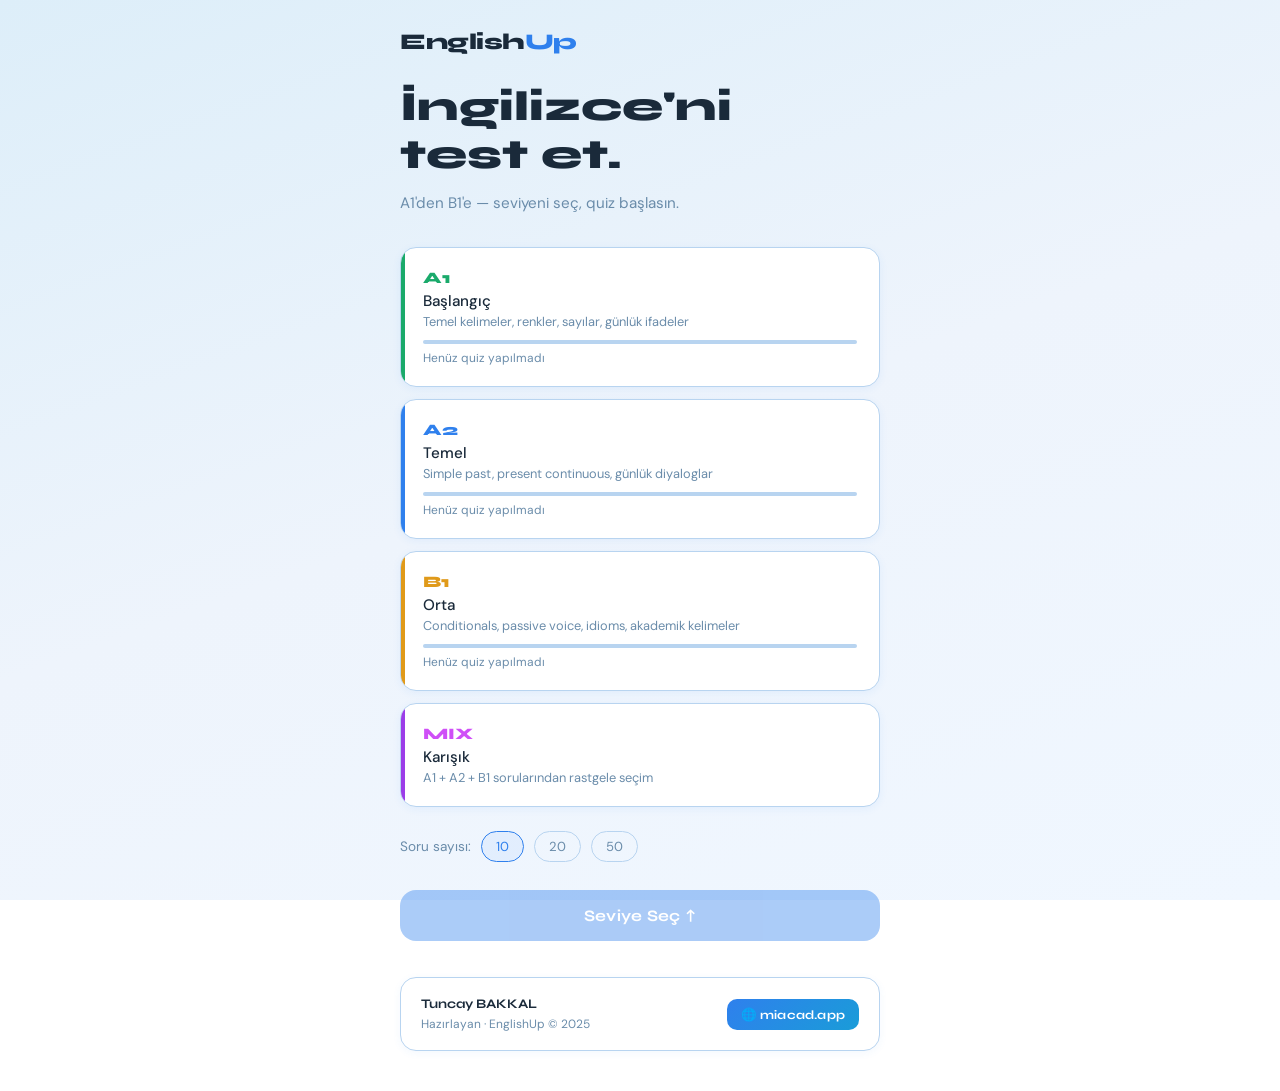
==== index.html @ 97a86478 "Add footer section to index.html" ====
<!DOCTYPE html>
<html lang="tr">
<head>
<meta charset="UTF-8">
<meta name="viewport" content="width=device-width, initial-scale=1.0">
<title>EnglishUp — Seviye Testi</title>
<style>
  @import url('https://fonts.googleapis.com/css2?family=Syne:wght@400;700;800&family=DM+Sans:ital,wght@0,300;0,400;0,500;1,300&display=swap');

  :root {
    --bg: #eef4fc;
    --surface: #ffffff;
    --surface2: #ddeaf9;
    --border: #b8d4f0;
    --accent: #2f80ed;
    --accent2: #1a9cd8;
    --success: #1aaa6b;
    --danger: #e03a52;
    --text: #1a2a3a;
    --muted: #6a8caa;
    --radius: 16px;
  }

  * { box-sizing: border-box; margin: 0; padding: 0; }

  body {
    font-family: 'DM Sans', sans-serif;
    background: linear-gradient(160deg, #ddeef9 0%, #eef4fc 50%, #f0f7ff 100%);
    background-attachment: fixed;
    color: var(--text);
    min-height: 100vh;
    display: flex;
    flex-direction: column;
    align-items: center;
    padding: 20px 16px 40px;
  }

  .header {
    width: 100%;
    max-width: 480px;
    display: flex;
    align-items: center;
    justify-content: space-between;
    margin-bottom: 28px;
    padding-top: 8px;
  }

  .logo {
    font-family: 'Syne', sans-serif;
    font-weight: 800;
    font-size: 1.4rem;
    letter-spacing: -0.5px;
  }
  .logo span { color: var(--accent); }

  .stats-pill {
    display: flex;
    gap: 12px;
    font-size: 0.78rem;
    color: var(--muted);
  }
  .stats-pill b { color: var(--accent2); font-weight: 500; }

  /* HOME */
  .screen { width: 100%; max-width: 480px; display: none; }
  .screen.active { display: block; }

  .hero-title {
    font-family: 'Syne', sans-serif;
    font-weight: 800;
    font-size: clamp(1.8rem, 6vw, 2.6rem);
    line-height: 1.15;
    margin-bottom: 12px;
  }
  .hero-sub { color: var(--muted); font-size: 0.95rem; margin-bottom: 32px; line-height: 1.6; }

  .level-cards { display: flex; flex-direction: column; gap: 12px; margin-bottom: 24px; }

  .level-card {
    background: var(--surface);
    border: 1px solid var(--border);
    border-radius: var(--radius);
    padding: 20px 22px;
    cursor: pointer;
    transition: all 0.18s ease;
    position: relative;
    overflow: hidden;
    box-shadow: 0 2px 8px rgba(47,128,237,0.07);
  }
  .level-card::before {
    content: '';
    position: absolute;
    left: 0; top: 0; bottom: 0;
    width: 4px;
    background: var(--card-color, var(--accent));
    border-radius: 4px 0 0 4px;
  }
  .level-card:hover { border-color: var(--card-color, var(--accent)); transform: translateX(4px); }
  .level-card.selected { border-color: var(--card-color, var(--accent)); background: var(--surface2); }

  .level-card[data-level="A1"] { --card-color: #1aaa6b; }
  .level-card[data-level="A2"] { --card-color: #2f80ed; }
  .level-card[data-level="B1"] { --card-color: #e09a1a; }
  .level-card[data-level="MIXED"] { --card-color: #9b3de8; }

  .level-badge {
    font-family: 'Syne', sans-serif;
    font-weight: 800;
    font-size: 1rem;
    color: var(--card-color, var(--accent));
    margin-bottom: 4px;
  }
  .level-name { font-weight: 500; font-size: 0.95rem; margin-bottom: 2px; }
  .level-desc { font-size: 0.8rem; color: var(--muted); }
  .level-progress {
    margin-top: 10px;
    height: 4px;
    background: var(--border);
    border-radius: 2px;
    overflow: hidden;
  }
  .level-progress-fill {
    height: 100%;
    background: var(--card-color, var(--accent));
    border-radius: 2px;
    transition: width 0.4s ease;
  }
  .level-score-text { font-size: 0.75rem; color: var(--muted); margin-top: 6px; }

  .q-count-row { display: flex; gap: 10px; margin-bottom: 28px; align-items: center; }
  .q-count-label { font-size: 0.85rem; color: var(--muted); }
  .q-count-btn {
    padding: 6px 14px;
    border-radius: 20px;
    border: 1px solid var(--border);
    background: transparent;
    color: var(--muted);
    cursor: pointer;
    font-family: 'DM Sans', sans-serif;
    font-size: 0.82rem;
    transition: all 0.15s;
  }
  .q-count-btn.active, .q-count-btn:hover {
    border-color: var(--accent);
    color: var(--accent);
    background: rgba(79,142,247,0.08);
  }

  .btn-primary {
    width: 100%;
    padding: 16px;
    background: var(--accent);
    color: #fff;
    border: none;
    border-radius: var(--radius);
    font-family: 'Syne', sans-serif;
    font-weight: 700;
    font-size: 1rem;
    cursor: pointer;
    transition: opacity 0.15s, transform 0.1s;
    letter-spacing: 0.3px;
  }
  .btn-primary:hover { opacity: 0.9; }
  .btn-primary:active { transform: scale(0.98); }
  .btn-primary:disabled { opacity: 0.4; cursor: not-allowed; }

  /* QUIZ */
  .quiz-top {
    display: flex;
    align-items: center;
    gap: 12px;
    margin-bottom: 20px;
    width: 100%;
    max-width: 480px;
  }
  .quiz-back {
    background: var(--surface);
    border: 1px solid var(--border);
    color: var(--text);
    width: 38px; height: 38px;
    border-radius: 10px;
    cursor: pointer;
    font-size: 1.1rem;
    display: flex; align-items: center; justify-content: center;
    flex-shrink: 0;
    transition: background 0.15s;
    box-shadow: 0 1px 4px rgba(47,128,237,0.08);
  }
  .quiz-back:hover { background: var(--surface2); }

  .progress-bar {
    flex: 1;
    height: 6px;
    background: var(--border);
    border-radius: 3px;
    overflow: hidden;
  }
  .progress-fill {
    height: 100%;
    background: linear-gradient(90deg, var(--accent), var(--accent2));
    border-radius: 3px;
    transition: width 0.3s ease;
  }
  .progress-text { font-size: 0.8rem; color: var(--muted); flex-shrink: 0; }

  .q-card {
    background: var(--surface);
    border: 1px solid var(--border);
    border-radius: var(--radius);
    padding: 24px 22px;
    margin-bottom: 16px;
    width: 100%;
    max-width: 480px;
    box-shadow: 0 4px 16px rgba(47,128,237,0.08);
  }
  .q-type-tag {
    font-size: 0.7rem;
    font-weight: 500;
    text-transform: uppercase;
    letter-spacing: 1px;
    color: var(--accent);
    margin-bottom: 12px;
  }
  .q-text {
    font-family: 'Syne', sans-serif;
    font-size: 1.05rem;
    font-weight: 700;
    line-height: 1.5;
    color: var(--text);
  }
  .q-blank { 
    display: inline-block;
    min-width: 80px;
    border-bottom: 2px solid var(--accent);
    color: var(--accent);
    font-style: italic;
  }

  .choices { display: flex; flex-direction: column; gap: 10px; width: 100%; max-width: 480px; }

  .choice-btn {
    background: var(--surface);
    border: 1.5px solid var(--border);
    border-radius: 12px;
    padding: 14px 18px;
    color: var(--text);
    text-align: left;
    cursor: pointer;
    font-family: 'DM Sans', sans-serif;
    font-size: 0.95rem;
    transition: all 0.15s ease;
    display: flex;
    align-items: center;
    gap: 12px;
    position: relative;
    overflow: hidden;
  }
  .choice-letter {
    width: 26px; height: 26px;
    border-radius: 7px;
    background: var(--surface2);
    border: 1px solid var(--border);
    display: flex; align-items: center; justify-content: center;
    font-family: 'Syne', sans-serif;
    font-size: 0.8rem;
    font-weight: 700;
    flex-shrink: 0;
    transition: background 0.15s;
  }
  .choice-btn:hover:not(:disabled) { border-color: var(--accent); }
  .choice-btn:hover:not(:disabled) .choice-letter { background: var(--accent); }

  .choice-btn.correct { border-color: var(--success); background: rgba(79,207,122,0.08); }
  .choice-btn.correct .choice-letter { background: var(--success); color: #0d0f14; }
  .choice-btn.wrong { border-color: var(--danger); background: rgba(247,79,106,0.08); }
  .choice-btn.wrong .choice-letter { background: var(--danger); color: #fff; }

  .feedback-bar {
    width: 100%;
    max-width: 480px;
    border-radius: 12px;
    padding: 14px 18px;
    font-size: 0.88rem;
    margin-top: 4px;
    display: none;
    align-items: center;
    gap: 10px;
  }
  .feedback-bar.show { display: flex; }
  .feedback-bar.correct { background: rgba(79,207,122,0.12); border: 1px solid rgba(79,207,122,0.3); color: var(--success); }
  .feedback-bar.wrong { background: rgba(247,79,106,0.1); border: 1px solid rgba(247,79,106,0.25); color: #f7788a; }
  .feedback-icon { font-size: 1.1rem; }
  .feedback-explain { color: var(--muted); font-size: 0.82rem; margin-top: 2px; }

  .next-btn {
    width: 100%;
    max-width: 480px;
    margin-top: 16px;
    padding: 15px;
    background: var(--surface2);
    border: 1.5px solid var(--border);
    border-radius: var(--radius);
    color: var(--text);
    font-family: 'Syne', sans-serif;
    font-weight: 700;
    font-size: 0.95rem;
    cursor: pointer;
    display: none;
    transition: all 0.15s;
  }
  .next-btn.show { display: block; }
  .next-btn:hover { border-color: var(--accent); color: var(--accent); }

  /* RESULT */
  .result-card {
    background: var(--surface);
    border: 1px solid var(--border);
    border-radius: var(--radius);
    padding: 32px 24px;
    text-align: center;
    width: 100%;
    max-width: 480px;
    margin-bottom: 20px;
    box-shadow: 0 4px 20px rgba(47,128,237,0.1);
  }
  .result-emoji { font-size: 3rem; margin-bottom: 12px; }
  .result-score {
    font-family: 'Syne', sans-serif;
    font-size: 3rem;
    font-weight: 800;
    color: var(--accent2);
    line-height: 1;
    margin-bottom: 4px;
  }
  .result-label { color: var(--muted); font-size: 0.9rem; margin-bottom: 20px; }
  .result-stats {
    display: grid;
    grid-template-columns: 1fr 1fr 1fr;
    gap: 12px;
    margin-bottom: 24px;
  }
  .stat-box {
    background: var(--surface2);
    border-radius: 10px;
    padding: 12px 8px;
  }
  .stat-val { font-family: 'Syne', sans-serif; font-weight: 700; font-size: 1.3rem; }
  .stat-val.green { color: var(--success); }
  .stat-val.red { color: var(--danger); }
  .stat-name { font-size: 0.72rem; color: var(--muted); margin-top: 2px; }
  .result-msg { font-size: 0.88rem; color: var(--muted); line-height: 1.6; margin-bottom: 20px; }

  .btn-secondary {
    width: 100%;
    padding: 14px;
    background: transparent;
    color: var(--text);
    border: 1.5px solid var(--border);
    border-radius: var(--radius);
    font-family: 'Syne', sans-serif;
    font-weight: 700;
    font-size: 0.95rem;
    cursor: pointer;
    transition: all 0.15s;
    margin-top: 10px;
  }
  .btn-secondary:hover { border-color: var(--accent); color: var(--accent); }

  .history-section { width: 100%; max-width: 480px; margin-top: 28px; }
  .section-title {
    font-family: 'Syne', sans-serif;
    font-size: 0.8rem;
    font-weight: 700;
    text-transform: uppercase;
    letter-spacing: 1.5px;
    color: var(--muted);
    margin-bottom: 12px;
  }
  .history-item {
    background: var(--surface);
    border: 1px solid var(--border);
    border-radius: 10px;
    padding: 12px 16px;
    display: flex;
    justify-content: space-between;
    align-items: center;
    margin-bottom: 8px;
    font-size: 0.85rem;
  }
  .history-level { font-weight: 600; }
  .history-score { color: var(--accent2); font-family: 'Syne', sans-serif; font-weight: 700; }
  .history-date { color: var(--muted); font-size: 0.76rem; }

  @keyframes pop {
    0% { transform: scale(0.9); opacity: 0; }
    100% { transform: scale(1); opacity: 1; }
  }
  .pop { animation: pop 0.2s ease forwards; }

  .streak-badge {
    display: inline-flex;
    align-items: center;
    gap: 6px;
    background: rgba(26,156,216,0.1);
    border: 1px solid rgba(26,156,216,0.3);
    border-radius: 20px;
    padding: 4px 12px;
    font-size: 0.8rem;
    color: var(--accent2);
    margin-bottom: 20px;
  }
  .footer {
    width: 100%;
    max-width: 480px;
    margin-top: 36px;
    padding: 16px 20px;
    background: var(--surface);
    border: 1px solid var(--border);
    border-radius: var(--radius);
    display: flex;
    align-items: center;
    justify-content: space-between;
    gap: 12px;
    box-shadow: 0 2px 8px rgba(47,128,237,0.06);
  }
  .footer-left {
    font-size: 0.75rem;
    color: var(--muted);
    line-height: 1.6;
  }
  .footer-left strong {
    display: block;
    font-family: 'Syne', sans-serif;
    font-weight: 700;
    font-size: 0.82rem;
    color: var(--text);
  }
  .footer-link {
    display: inline-flex;
    align-items: center;
    gap: 6px;
    padding: 8px 14px;
    background: linear-gradient(135deg, #2f80ed, #1a9cd8);
    color: #fff;
    text-decoration: none;
    border-radius: 10px;
    font-family: 'Syne', sans-serif;
    font-weight: 700;
    font-size: 0.78rem;
    white-space: nowrap;
    transition: opacity 0.15s, transform 0.1s;
    letter-spacing: 0.2px;
  }
  .footer-link:hover { opacity: 0.88; transform: translateY(-1px); }
</style>
</head>
<body>

<div class="header">
  <div class="logo">English<span>Up</span></div>
  <div class="stats-pill" id="headerStats"></div>
</div>

<!-- HOME SCREEN -->
<div class="screen active" id="homeScreen">
  <div class="hero-title">İngilizce'ni<br>test et.</div>
  <p class="hero-sub">A1'den B1'e — seviyeni seç, quiz başlasın.</p>

  <div id="streakBadge" style="display:none" class="streak-badge">🔥 <span id="streakCount">0</span> günlük seri</div>

  <div class="level-cards">
    <div class="level-card" data-level="A1" onclick="selectLevel('A1')">
      <div class="level-badge">A1</div>
      <div class="level-name">Başlangıç</div>
      <div class="level-desc">Temel kelimeler, renkler, sayılar, günlük ifadeler</div>
      <div class="level-progress"><div class="level-progress-fill" id="prog-A1" style="width:0%"></div></div>
      <div class="level-score-text" id="score-A1">Henüz quiz yapılmadı</div>
    </div>
    <div class="level-card" data-level="A2" onclick="selectLevel('A2')">
      <div class="level-badge">A2</div>
      <div class="level-name">Temel</div>
      <div class="level-desc">Simple past, present continuous, günlük diyaloglar</div>
      <div class="level-progress"><div class="level-progress-fill" id="prog-A2" style="width:0%"></div></div>
      <div class="level-score-text" id="score-A2">Henüz quiz yapılmadı</div>
    </div>
    <div class="level-card" data-level="B1" onclick="selectLevel('B1')">
      <div class="level-badge">B1</div>
      <div class="level-name">Orta</div>
      <div class="level-desc">Conditionals, passive voice, idioms, akademik kelimeler</div>
      <div class="level-progress"><div class="level-progress-fill" id="prog-B1" style="width:0%"></div></div>
      <div class="level-score-text" id="score-B1">Henüz quiz yapılmadı</div>
    </div>
    <div class="level-card" data-level="MIXED" onclick="selectLevel('MIXED')">
      <div class="level-badge" style="color:#cf4ff7">MIX</div>
      <div class="level-name">Karışık</div>
      <div class="level-desc">A1 + A2 + B1 sorularından rastgele seçim</div>
    </div>
  </div>

  <div class="q-count-row">
    <span class="q-count-label">Soru sayısı:</span>
    <button class="q-count-btn active" onclick="setQCount(10, this)">10</button>
    <button class="q-count-btn" onclick="setQCount(20, this)">20</button>
    <button class="q-count-btn" onclick="setQCount(50, this)">50</button>
  </div>

  <button class="btn-primary" id="startBtn" onclick="startQuiz()" disabled>Seviye Seç ↑</button>

  <div class="history-section" id="historySection" style="display:none">
    <div class="section-title">Son Quizler</div>
    <div id="historyList"></div>
  </div>

  <footer class="footer">
    <div class="footer-left">
      <strong>Tuncay BAKKAL</strong>
      Hazırlayan · EnglishUp © 2025
    </div>
    <a class="footer-link" href="https://miacad.app" target="_blank" rel="noopener">
      🌐 miacad.app
    </a>
  </footer>

</div>

<!-- QUIZ SCREEN -->
<div class="screen" id="quizScreen">
  <div class="quiz-top">
    <button class="quiz-back" onclick="goHome()">←</button>
    <div class="progress-bar"><div class="progress-fill" id="progressFill" style="width:0%"></div></div>
    <div class="progress-text" id="progressText">0/0</div>
  </div>

  <div class="q-card pop" id="qCard">
    <div class="q-type-tag" id="qTypeTag">Grammar</div>
    <div class="q-text" id="qText"></div>
  </div>

  <div class="choices" id="choices"></div>

  <div class="feedback-bar" id="feedbackBar">
    <div class="feedback-icon" id="feedbackIcon"></div>
    <div>
      <div id="feedbackText"></div>
      <div class="feedback-explain" id="feedbackExplain"></div>
    </div>
  </div>

  <button class="next-btn" id="nextBtn" onclick="nextQuestion()">Sonraki →</button>
</div>

<!-- RESULT SCREEN -->
<div class="screen" id="resultScreen">
  <div class="result-card pop">
    <div class="result-emoji" id="resultEmoji">🎉</div>
    <div class="result-score" id="resultScore">0%</div>
    <div class="result-label" id="resultLabel"></div>
    <div class="result-stats">
      <div class="stat-box">
        <div class="stat-val green" id="rCorrect">0</div>
        <div class="stat-name">Doğru</div>
      </div>
      <div class="stat-box">
        <div class="stat-val red" id="rWrong">0</div>
        <div class="stat-name">Yanlış</div>
      </div>
      <div class="stat-box">
        <div class="stat-val" id="rTotal">0</div>
        <div class="stat-name">Toplam</div>
      </div>
    </div>
    <div class="result-msg" id="resultMsg"></div>
    <button class="btn-primary" onclick="retryQuiz()">Tekrar Dene</button>
    <button class="btn-secondary" onclick="goHome()">Ana Sayfa</button>
  </div>
</div>

<script>
// =================== QUESTION BANK ===================
const QUESTIONS = {
A1: [
  {t:"vocabulary",q:"What color is the sky?",o:["Blue","Green","Red","Yellow"],a:0,e:"The sky is blue."},
  {t:"grammar",q:"I ___ a student.",o:["am","is","are","be"],a:0,e:"I ile 'am' kullanılır."},
  {t:"vocabulary",q:"How do you say 'elma' in English?",o:["Apple","Banana","Orange","Grape"],a:0,e:"Elma = Apple"},
  {t:"grammar",q:"She ___ happy.",o:["is","am","are","be"],a:0,e:"She (o) ile 'is' kullanılır."},
  {t:"vocabulary",q:"Which number comes after 4?",o:["5","3","6","7"],a:0,e:"4'ten sonra 5 gelir."},
  {t:"grammar",q:"They ___ my friends.",o:["are","is","am","be"],a:0,e:"They ile 'are' kullanılır."},
  {t:"vocabulary",q:"What do you say when you first meet someone?",o:["Hello","Goodbye","Thank you","Sorry"],a:0,e:"Birini ilk gördüğünde 'Hello' denir."},
  {t:"grammar",q:"___ you like coffee?",o:["Do","Does","Is","Are"],a:0,e:"'Do you like...?' – soru kalıbı."},
  {t:"vocabulary",q:"'Kitap' in English is:",o:["Book","Pen","Desk","Chair"],a:0,e:"Kitap = Book"},
  {t:"grammar",q:"He ___ to school every day.",o:["goes","go","going","gone"],a:0,e:"He/she/it ile fiil +s alır."},
  {t:"vocabulary",q:"What animal says 'meow'?",o:["Cat","Dog","Bird","Fish"],a:0,e:"Kedi miyavlar: meow."},
  {t:"grammar",q:"Which day comes after Monday?",o:["Tuesday","Sunday","Wednesday","Friday"],a:0,e:"Pazartesi'den sonra Salı (Tuesday) gelir."},
  {t:"vocabulary",q:"I have ___ apple.",o:["an","a","the","one"],a:0,e:"Sesli harfle başlayan kelime önüne 'an' gelir."},
  {t:"grammar",q:"'Kırmızı' means:",o:["Red","Blue","Green","Black"],a:0,e:"Kırmızı = Red"},
  {t:"vocabulary",q:"___ name is Sara. (she)",o:["Her","She","He","His"],a:0,e:"Sara (kız) için 'Her name'."},
  {t:"grammar",q:"How many fingers do you have on one hand?",o:["5","4","6","10"],a:0,e:"Bir elde 5 parmak var."},
  {t:"vocabulary",q:"We ___ in Turkey.",o:["live","lives","living","lived"],a:0,e:"We ile fiilin yalın hali: live."},
  {t:"grammar",q:"'Araba' in English:",o:["Car","Bus","Train","Plane"],a:0,e:"Araba = Car"},
  {t:"vocabulary",q:"___ is your name?",o:["What","Where","Who","How"],a:0,e:"İsim sorulurken 'What' kullanılır."},
  {t:"grammar",q:"Opposite of 'big' is:",o:["Small","Tall","Fast","Old"],a:0,e:"Big'in zıttı Small (küçük)."},
  {t:"vocabulary",q:"This is ___ book. (belongs to me)",o:["my","your","his","their"],a:0,e:"Bana ait → my."},
  {t:"grammar",q:"'Su' in English:",o:["Water","Juice","Milk","Tea"],a:0,e:"Su = Water"},
  {t:"vocabulary",q:"Please ___ the door.",o:["open","opens","opening","opened"],a:0,e:"Emir cümlelerinde fiilin yalın hali."},
  {t:"grammar",q:"Which season comes after Summer?",o:["Autumn","Spring","Winter","Summer"],a:0,e:"Yazdan sonra Sonbahar (Autumn) gelir."},
  {t:"vocabulary",q:"I ___ not like spicy food.",o:["do","does","am","is"],a:0,e:"Olumsuz: I do not / don't."},
  {t:"grammar",q:"What do you use to write?",o:["Pen","Fork","Spoon","Key"],a:0,e:"Yazmak için kalem (pen) kullanırsın."},
  {t:"vocabulary",q:"There ___ two cats.",o:["are","is","am","be"],a:0,e:"Çoğul ile 'are' kullanılır."},
  {t:"grammar",q:"'Güzel' in English:",o:["Beautiful","Ugly","Tall","Short"],a:0,e:"Güzel = Beautiful"},
  {t:"vocabulary",q:"___ old are you?",o:["How","What","Where","Who"],a:0,e:"Yaş sorarken 'How old'."},
  {t:"grammar",q:"Which is a fruit?",o:["Orange","Carrot","Potato","Onion"],a:0,e:"Orange (portakal) bir meyvedir."},
  {t:"vocabulary",q:"She ___ TV every evening.",o:["watches","watch","watching","watched"],a:0,e:"She için watches (3. tekil +es)."},
  {t:"grammar",q:"'Ev' in English:",o:["House","School","Hospital","Market"],a:0,e:"Ev = House"},
  {t:"vocabulary",q:"___ he your brother?",o:["Is","Are","Do","Does"],a:0,e:"He is → Is he? soru kalıbı."},
  {t:"grammar",q:"What time do most people sleep?",o:["Night","Morning","Afternoon","Noon"],a:0,e:"İnsanlar geceleri (Night) uyur."},
  {t:"vocabulary",q:"I ___ English right now.",o:["am learning","learn","learned","learns"],a:0,e:"'Right now' → present continuous: am learning."},
  {t:"grammar",q:"'Öğretmen' in English:",o:["Teacher","Doctor","Police","Pilot"],a:0,e:"Öğretmen = Teacher"},
  {t:"vocabulary",q:"The children ___ in the park.",o:["are playing","is playing","plays","played"],a:0,e:"Children (çoğul) + present continuous: are playing."},
  {t:"grammar",q:"Which body part do you use to see?",o:["Eyes","Ears","Nose","Mouth"],a:0,e:"Görmek için gözler (Eyes) kullanılır."},
  {t:"vocabulary",q:"___ your mother work?",o:["Does","Do","Is","Are"],a:0,e:"He/she/it sorularında 'Does'."},
  {t:"grammar",q:"'Sıcak' in English:",o:["Hot","Cold","Warm","Cool"],a:0,e:"Sıcak = Hot"},
  {t:"vocabulary",q:"There is ___ milk in the glass.",o:["some","a","an","many"],a:0,e:"Sayılamaz isimlerle 'some'."},
  {t:"grammar",q:"The opposite of 'day' is:",o:["Night","Evening","Morning","Noon"],a:0,e:"Gündüzün zıttı gece (Night)."},
  {t:"vocabulary",q:"I ___ breakfast at 7 am.",o:["have","has","having","had"],a:0,e:"I ile 'have' (yalın hal)."},
  {t:"grammar",q:"'Ağaç' in English:",o:["Tree","Flower","Grass","Bush"],a:0,e:"Ağaç = Tree"},
  {t:"vocabulary",q:"This bag is ___. (belongs to you)",o:["yours","mine","his","ours"],a:0,e:"Sana ait → yours."},
  {t:"grammar",q:"Which animal can fly?",o:["Bird","Fish","Cat","Horse"],a:0,e:"Kuş (Bird) uçabilir."},
  {t:"vocabulary",q:"___ are those people?",o:["Who","What","Where","How"],a:0,e:"Kişileri sorarken 'Who'."},
  {t:"grammar",q:"'Mutlu' in English:",o:["Happy","Sad","Angry","Tired"],a:0,e:"Mutlu = Happy"},
  {t:"vocabulary",q:"She doesn't ___ vegetables.",o:["like","likes","liked","liking"],a:0,e:"Doesn't + fiilin yalın hali."},
  {t:"grammar",q:"___ is my name. (I)",o:["My","His","Her","Their"],a:0,e:"Ben → My name."},
],
A2: [
  {t:"grammar",q:"I ___ to Paris last year.",o:["went","go","goes","going"],a:0,e:"Geçmiş zaman: went (go'nun past hali)."},
  {t:"grammar",q:"She was cooking when I ___ home.",o:["arrived","arrive","arrives","arriving"],a:0,e:"Eş zamanlı geçmiş: was cooking / arrived (past simple)."},
  {t:"vocabulary",q:"'Appointment' means:",o:["Randevu","Atama","Tatil","Toplantı odası"],a:0,e:"Appointment = randevu."},
  {t:"grammar",q:"They ___ to the cinema yesterday.",o:["didn't go","don't go","weren't go","not went"],a:0,e:"Past simple olumsuz: didn't + yalın fiil."},
  {t:"grammar",q:"I have ___ seen that movie.",o:["already","yet","still","never"],a:0,e:"'Already' cümle içinde olumlu perfect ile kullanılır."},
  {t:"vocabulary",q:"'Exhausted' means:",o:["Çok yorgun","Heyecanlı","Üzgün","Kızgın"],a:0,e:"Exhausted = aşırı yorgun."},
  {t:"grammar",q:"She has lived here ___ 5 years.",o:["for","since","during","from"],a:0,e:"Süre ifadeleri için 'for'."},
  {t:"grammar",q:"___ you ever been to London?",o:["Have","Did","Are","Do"],a:0,e:"Deneyim sorusu: Have you ever...?"},
  {t:"vocabulary",q:"'Neighbourhood' means:",o:["Mahalle","Şehir","Köy","Kasaba"],a:0,e:"Neighbourhood = mahalle."},
  {t:"grammar",q:"If it rains, we ___ stay home.",o:["will","would","can","must"],a:0,e:"Gerçek koşul: If + present, will + yalın."},
  {t:"grammar",q:"The book was written ___ Orhan Pamuk.",o:["by","from","with","of"],a:0,e:"Passive voice'ta eyleyeni 'by' ile belirtiriz."},
  {t:"vocabulary",q:"'Colleague' means:",o:["İş arkadaşı","Komşu","Arkadaş","Akraba"],a:0,e:"Colleague = iş arkadaşı."},
  {t:"grammar",q:"He ___ (not finish) his homework yet.",o:["hasn't finished","didn't finish","isn't finishing","don't finish"],a:0,e:"'Yet' ile present perfect olumsuz."},
  {t:"grammar",q:"She is ___ than her sister.",o:["taller","more tall","tallest","most tall"],a:0,e:"Tek heceli sıfatlarda karşılaştırma: -er."},
  {t:"vocabulary",q:"'Convenient' means:",o:["Uygun/elverişli","Güzel","Pahalı","Gerekli"],a:0,e:"Convenient = uygun, kullanışlı."},
  {t:"grammar",q:"I ___ here since 2020.",o:["have been","was","am","had been"],a:0,e:"Bugüne kadar süren durum: have been + since."},
  {t:"grammar",q:"They were ___ football at 5pm.",o:["playing","played","play","plays"],a:0,e:"Past continuous: were + -ing."},
  {t:"vocabulary",q:"'Receipt' means:",o:["Fiş/makbuz","Tarif","Liste","Sözleşme"],a:0,e:"Receipt = ödeme fişi."},
  {t:"grammar",q:"This is the ___ film I've ever seen.",o:["best","better","good","most good"],a:0,e:"En üstünlük: the best (good'un superlative'i)."},
  {t:"grammar",q:"She ___ when the phone rang.",o:["was sleeping","slept","sleeps","had slept"],a:0,e:"Bir eylem sırasında olan: was sleeping."},
  {t:"vocabulary",q:"'Permission' means:",o:["İzin","Ceza","Görev","Ödül"],a:0,e:"Permission = izin."},
  {t:"grammar",q:"You should ___ more water.",o:["drink","drinking","drank","drinks"],a:0,e:"Modal 'should' + yalın fiil."},
  {t:"grammar",q:"___ did you go last weekend?",o:["Where","What","How","Who"],a:0,e:"Yer soran: Where."},
  {t:"vocabulary",q:"'Fluent' means:",o:["Akıcı","Yavaş","Sessiz","Karmaşık"],a:0,e:"Fluent = akıcı (dil için)."},
  {t:"grammar",q:"I would like ___ coffee, please.",o:["some","any","a","an"],a:0,e:"Kibarca istek: I would like some..."},
  {t:"grammar",q:"The film ___ at 8 o'clock tonight.",o:["starts","is starting","will start","start"],a:0,e:"Program/takvim: present simple future."},
  {t:"vocabulary",q:"'Curious' means:",o:["Meraklı","Çalışkan","Sabırlı","Yaratıcı"],a:0,e:"Curious = meraklı."},
  {t:"grammar",q:"She ___ her keys. She can't find them.",o:["has lost","lost","loses","is losing"],a:0,e:"Sonucu şu an hissedilen: has lost (present perfect)."},
  {t:"grammar",q:"___ long does it take to get there?",o:["How","What","Where","When"],a:0,e:"Süre soran: How long."},
  {t:"vocabulary",q:"'Reliable' means:",o:["Güvenilir","Hızlı","Nazik","Zeki"],a:0,e:"Reliable = güvenilir."},
  {t:"grammar",q:"I must ___ harder for the exam.",o:["study","studying","studied","studies"],a:0,e:"Must + yalın fiil."},
  {t:"grammar",q:"The cake ___ by my mom.",o:["was made","made","is making","makes"],a:0,e:"Passive voice (past): was made."},
  {t:"vocabulary",q:"'Elderly' means:",o:["Yaşlı","Genç","Orta yaşlı","Bebek"],a:0,e:"Elderly = yaşlı (nazik ifade)."},
  {t:"grammar",q:"I have been waiting ___ an hour.",o:["for","since","during","from"],a:0,e:"Süre (bir saat) → for."},
  {t:"grammar",q:"___ you mind if I sit here?",o:["Would","Do","Could","Should"],a:0,e:"Kibarca izin: Would you mind...?"},
  {t:"vocabulary",q:"'Commute' means:",o:["İşe gidip gelmek","Tatile çıkmak","Gezme","Dinlenmek"],a:0,e:"Commute = işe/okula gidip gelmek."},
  {t:"grammar",q:"She ___ TV when I called.",o:["was watching","watched","watches","is watching"],a:0,e:"Geçmişte devam eden eylem: was watching."},
  {t:"grammar",q:"He is ___ student in the class.",o:["the most hardworking","more hardworking","hardworking","hardworkingest"],a:0,e:"Uzun sıfatlarda superlative: the most + sıfat."},
  {t:"vocabulary",q:"'Generous' means:",o:["Cömert","Kıskanç","Kibar","Dürüst"],a:0,e:"Generous = cömert."},
  {t:"grammar",q:"I ___ to the gym three times a week.",o:["go","went","going","goes"],a:0,e:"Alışkanlık için present simple: go (I ile)."},
  {t:"grammar",q:"Have you finished ___ the report?",o:["writing","write","written","wrote"],a:0,e:"finish + -ing: finished writing."},
  {t:"vocabulary",q:"'Approximately' means:",o:["Yaklaşık olarak","Tam olarak","Hemen","Kesinlikle"],a:0,e:"Approximately = yaklaşık."},
  {t:"grammar",q:"Neither of them ___ the answer.",o:["knows","know","knew","knowing"],a:0,e:"Neither of them → tekil: knows."},
  {t:"grammar",q:"I'd rather ___ home tonight.",o:["stay","to stay","staying","stayed"],a:0,e:"I'd rather + yalın fiil."},
  {t:"vocabulary",q:"'Postpone' means:",o:["Ertelemek","İptal etmek","Hızlandırmak","Onaylamak"],a:0,e:"Postpone = ertelemek."},
  {t:"grammar",q:"By the time she arrived, we ___ dinner.",o:["had finished","finished","have finished","finish"],a:0,e:"Daha önce tamamlanan eylem: past perfect."},
  {t:"vocabulary",q:"'Stubborn' means:",o:["İnatçı","Utangaç","Düşünceli","Tembel"],a:0,e:"Stubborn = inatçı."},
  {t:"grammar",q:"I ___ like to make a reservation.",o:["would","will","should","must"],a:0,e:"Kibarca istek: would like."},
  {t:"grammar",q:"She suggested ___ to the new restaurant.",o:["going","go","to go","gone"],a:0,e:"suggest + -ing."},
  {t:"vocabulary",q:"'Invoice' means:",o:["Fatura","Sözleşme","Liste","Ödeme"],a:0,e:"Invoice = fatura."},
  {t:"grammar",q:"You ___ smoke in the hospital.",o:["mustn't","don't have to","shouldn't have","needn't"],a:0,e:"Yasak için: mustn't."},
],
B1: [
  {t:"grammar",q:"If I ___ rich, I would travel the world.",o:["were","am","had been","have been"],a:0,e:"2. koşul (gerçekleşmesi olası değil): If + were."},
  {t:"vocabulary",q:"'Ambiguous' means:",o:["Belirsiz/çift anlamlı","Açık","Kesin","Basit"],a:0,e:"Ambiguous = belirsiz, iki anlama gelen."},
  {t:"grammar",q:"She ___ him if she had seen him.",o:["would have greeted","would greet","will greet","greets"],a:0,e:"3. koşul (geçmiş gerçekleşmedi): would have + PP."},
  {t:"vocabulary",q:"'Eloquent' means:",o:["Güzel konuşan/akıcı","Sessiz","Kaba","Karmaşık"],a:0,e:"Eloquent = güzel, akıcı ve ikna edici konuşan."},
  {t:"grammar",q:"The report ___ by Friday.",o:["must be completed","must complete","should completing","has to completing"],a:0,e:"Passive modal: must be + past participle."},
  {t:"vocabulary",q:"'Persevere' means:",o:["Azimle devam etmek","Vazgeçmek","Başarısız olmak","Durdurmak"],a:0,e:"Persevere = ısrarcı olmak, kararlılıkla devam etmek."},
  {t:"grammar",q:"___ I known the answer, I would have won.",o:["Had","If","Should","Were"],a:0,e:"3. koşulun tersine çevrilmiş hali: Had I known..."},
  {t:"vocabulary",q:"'Inevitable' means:",o:["Kaçınılmaz","Beklenmedik","Şaşırtıcı","İsteğe bağlı"],a:0,e:"Inevitable = kaçınılmaz."},
  {t:"grammar",q:"She insisted on ___ the bill.",o:["paying","pay","to pay","paid"],a:0,e:"insist on + -ing."},
  {t:"vocabulary",q:"'Pragmatic' means:",o:["Pratik/gerçekçi","İdealist","Duygusal","Soyut"],a:0,e:"Pragmatic = pratik, gerçekçi düşünen."},
  {t:"grammar",q:"The manager ___ that the project be delayed.",o:["suggested","said","told","asked"],a:0,e:"suggest + that + bare infinitive (subjunctive)."},
  {t:"vocabulary",q:"'Concede' means:",o:["Kabul etmek/ödün vermek","İnkar etmek","Kazanmak","Savunmak"],a:0,e:"Concede = bir şeyi (isteksizce) kabul etmek."},
  {t:"grammar",q:"Not until she left ___ he realise his mistake.",o:["did","was","had","has"],a:0,e:"Negatif inversyon: Not until... did he..."},
  {t:"vocabulary",q:"'Dilemma' means:",o:["İkilem","Çözüm","Karar","Seçenek"],a:0,e:"Dilemma = zor seçim, ikilem."},
  {t:"grammar",q:"He is said ___ very wealthy.",o:["to be","be","being","been"],a:0,e:"It is said that... / He is said to be..."},
  {t:"vocabulary",q:"'Meticulous' means:",o:["Titiz/çok dikkatli","Dağınık","Aceleci","Kayıtsız"],a:0,e:"Meticulous = çok titiz, dikkatli."},
  {t:"grammar",q:"___ the bad weather, the event was a success.",o:["Despite","Although","However","Even"],a:0,e:"Despite + isim/zamir (cümle değil)."},
  {t:"vocabulary",q:"'Condescending' means:",o:["Küçümseyen","Saygılı","Mütevazı","Nazik"],a:0,e:"Condescending = küçümseyen, aşağılayan tavır."},
  {t:"grammar",q:"I wish I ___ more time to study.",o:["had","have","will have","had had"],a:0,e:"Wish + past simple (şimdiki dilekler)."},
  {t:"vocabulary",q:"'Substantial' means:",o:["Önemli miktarda","Küçük","Önemsiz","Sıradan"],a:0,e:"Substantial = büyük, önemli miktarda."},
  {t:"grammar",q:"The decision was taken without ___ the team.",o:["consulting","consult","to consult","consulted"],a:0,e:"Preposition + -ing: without consulting."},
  {t:"vocabulary",q:"'Nuance' means:",o:["İnce fark/nüans","Genel ilke","Büyük fark","Hata"],a:0,e:"Nuance = ince, nüanslı fark."},
  {t:"grammar",q:"She had the car ___.",o:["repaired","repair","repairing","to repair"],a:0,e:"Causative: have + nesne + past participle."},
  {t:"vocabulary",q:"'Integrity' means:",o:["Dürüstlük/bütünlük","Zeka","Güç","Başarı"],a:0,e:"Integrity = dürüstlük, ahlaki bütünlük."},
  {t:"grammar",q:"___ harder, he might have passed the exam.",o:["Had he studied","If he studied","Should he study","He had studied"],a:0,e:"3. koşul inversiyonu: Had he studied..."},
  {t:"vocabulary",q:"'Redundant' means:",o:["Gereksiz/fazladan","Yetersiz","Önemli","Benzersiz"],a:0,e:"Redundant = gereksiz, fazladan."},
  {t:"grammar",q:"The project ___ by the time the boss arrived.",o:["had been completed","was completed","has been completed","completed"],a:0,e:"Geçmişte daha önce tamamlanan: past perfect passive."},
  {t:"vocabulary",q:"'Prone to' means:",o:["Eğilimli olmak","Karşı çıkmak","Bağlı olmak","Kaçınmak"],a:0,e:"Prone to = bir şeye yatkın/eğilimli."},
  {t:"grammar",q:"I regret ___ that decision.",o:["making","make","to make","made"],a:0,e:"regret + -ing (geçmiş eylem pişmanlığı)."},
  {t:"vocabulary",q:"'Versatile' means:",o:["Çok yönlü","Uzmanlaşmış","Sınırlı","Sabit"],a:0,e:"Versatile = çok yönlü, farklı işler yapabilen."},
  {t:"grammar",q:"She tends ___ under pressure.",o:["to panic","panicking","panic","panicked"],a:0,e:"tend + to + yalın fiil."},
  {t:"vocabulary",q:"'Forthcoming' means:",o:["Yakın gelecekteki/yardımsever","Geçmiş","Uzak","Belirsiz"],a:0,e:"Forthcoming = yaklaşan; ya da açık sözlü, yardımsever."},
  {t:"grammar",q:"Rarely ___ such dedication.",o:["have I seen","I have seen","I saw","did I see"],a:0,e:"Negatif inversyon: Rarely + yardımcı + özne + fiil."},
  {t:"vocabulary",q:"'Deteriorate' means:",o:["Kötüleşmek","İyileşmek","Sabit kalmak","Gelişmek"],a:0,e:"Deteriorate = giderek kötüleşmek."},
  {t:"grammar",q:"She ___ working here for 10 years by next June.",o:["will have been","will be","has been","had been"],a:0,e:"Gelecekte tamamlanacak: future perfect continuous."},
  {t:"vocabulary",q:"'Scrutinize' means:",o:["Dikkatle incelemek","Görmezden gelmek","Onaylamak","Hızlı okumak"],a:0,e:"Scrutinize = ayrıntılı incelemek."},
  {t:"grammar",q:"No sooner ___ arrived than it started raining.",o:["had she","she had","has she","did she"],a:0,e:"No sooner + past perfect inversiyonu."},
  {t:"vocabulary",q:"'Tentative' means:",o:["Geçici/kararsız","Kesin","Cesur","Planlı"],a:0,e:"Tentative = geçici, kararsız, taslak halinde."},
  {t:"grammar",q:"The new law requires everyone ___ a licence.",o:["to have","having","have","had"],a:0,e:"require + nesne + to-infinitive."},
  {t:"vocabulary",q:"'Implication' means:",o:["Çıkarım/ima","Açıklama","Kanıt","Yargı"],a:0,e:"Implication = ima, dolaylı anlam ya da sonuç."},
  {t:"grammar",q:"It is time we ___ action.",o:["took","take","had taken","taking"],a:0,e:"It is time + past simple (şimdiki zorunluluk)."},
  {t:"vocabulary",q:"'Coherent' means:",o:["Tutarlı/anlaşılır","Karmaşık","Parçalı","Belirsiz"],a:0,e:"Coherent = tutarlı, mantıklı bir bütün oluşturan."},
  {t:"grammar",q:"Having ___ the report, she sent it to the manager.",o:["finished","finish","finishing","been finished"],a:0,e:"Participial clause (perfect): Having finished..."},
  {t:"vocabulary",q:"'Leverage' means:",o:["Avantaj/kaldıraç","Dezavantaj","Engel","Risk"],a:0,e:"Leverage = kaldıraç, avantaj olarak kullanmak."},
  {t:"grammar",q:"The more you practice, ___ you become.",o:["the better","better","the best","best"],a:0,e:"'The more... the more/better...' yapısı."},
  {t:"vocabulary",q:"'Ambivalent' means:",o:["Kararsız/çelişkili hisseden","Emin","Heyecanlı","Kararlı"],a:0,e:"Ambivalent = aynı anda zıt duygular hisseden."},
  {t:"grammar",q:"She ___ the presentation well, which surprised everyone.",o:["handled","had handled","has handled","handles"],a:0,e:"Geçmiş bir olayı aktarırken past simple."},
  {t:"vocabulary",q:"'Concise' means:",o:["Kısa ve öz","Uzun","Belirsiz","Ayrıntılı"],a:0,e:"Concise = gereksiz ayrıntı olmadan kısa ve net."},
  {t:"grammar",q:"The meeting was called off due to ___ bad weather.",o:["the","a","—","some"],a:0,e:"Belirli, bilinen kötü hava: 'the bad weather'."},
  {t:"vocabulary",q:"'Obsolete' means:",o:["Kullanılmaz hale gelmiş","Modern","Popüler","Gelişmiş"],a:0,e:"Obsolete = artık kullanılmayan, demode."},
]
};

// =================== APP STATE ===================
let state = {
  level: null,
  qCount: 10,
  questions: [],
  current: 0,
  score: 0,
  answered: false
};

function getStorage() {
  try { return JSON.parse(localStorage.getItem('englishup') || '{}'); } catch { return {}; }
}
function saveStorage(data) {
  try { localStorage.setItem('englishup', JSON.stringify(data)); } catch {}
}

function selectLevel(lv) {
  state.level = lv;
  document.querySelectorAll('.level-card').forEach(c => c.classList.remove('selected'));
  document.querySelector(`.level-card[data-level="${lv}"]`).classList.add('selected');
  const btn = document.getElementById('startBtn');
  btn.textContent = 'Başla →';
  btn.disabled = false;
}

function setQCount(n, el) {
  state.qCount = n;
  document.querySelectorAll('.q-count-btn').forEach(b => b.classList.remove('active'));
  el.classList.add('active');
}

function startQuiz() {
  let pool = [];
  if (state.level === 'MIXED') {
    pool = [...QUESTIONS.A1, ...QUESTIONS.A2, ...QUESTIONS.B1];
  } else {
    pool = [...QUESTIONS[state.level]];
  }
  shuffle(pool);
  state.questions = pool.slice(0, state.qCount);
  state.current = 0;
  state.score = 0;
  showScreen('quizScreen');
  renderQuestion();
}

function shuffle(arr) {
  for (let i = arr.length - 1; i > 0; i--) {
    const j = Math.floor(Math.random() * (i + 1));
    [arr[i], arr[j]] = [arr[j], arr[i]];
  }
}

function renderQuestion() {
  const q = state.questions[state.current];
  const total = state.questions.length;
  state.answered = false;

  document.getElementById('progressFill').style.width = ((state.current / total) * 100) + '%';
  document.getElementById('progressText').textContent = `${state.current + 1}/${total}`;

  const tagMap = { grammar: '📝 Dilbilgisi', vocabulary: '📚 Kelime', idiom: '💬 Deyim' };
  document.getElementById('qTypeTag').textContent = tagMap[q.t] || q.t;
  document.getElementById('qText').textContent = q.q;

  // Shuffle options while tracking correct answer
  const correctText = q.o[q.a];
  const shuffled = [...q.o];
  for (let i = shuffled.length - 1; i > 0; i--) {
    const j = Math.floor(Math.random() * (i + 1));
    [shuffled[i], shuffled[j]] = [shuffled[j], shuffled[i]];
  }
  const newCorrectIdx = shuffled.indexOf(correctText);

  const choicesEl = document.getElementById('choices');
  choicesEl.innerHTML = '';
  const letters = ['A', 'B', 'C', 'D'];
  shuffled.forEach((opt, i) => {
    const btn = document.createElement('button');
    btn.className = 'choice-btn';
    btn.innerHTML = `<span class="choice-letter">${letters[i]}</span>${opt}`;
    btn.onclick = () => answerQ(i, btn, newCorrectIdx, q.e);
    choicesEl.appendChild(btn);
  });

  document.getElementById('feedbackBar').className = 'feedback-bar';
  document.getElementById('nextBtn').className = 'next-btn';

  const card = document.getElementById('qCard');
  card.classList.remove('pop');
  void card.offsetWidth;
  card.classList.add('pop');
}

function answerQ(idx, clickedBtn, correctIdx, explain) {
  if (state.answered) return;
  state.answered = true;
  const isCorrect = idx === correctIdx;
  if (isCorrect) state.score++;

  const btns = document.querySelectorAll('.choice-btn');
  btns.forEach(b => b.disabled = true);
  btns[correctIdx].classList.add('correct');
  if (!isCorrect) clickedBtn.classList.add('wrong');

  const fb = document.getElementById('feedbackBar');
  document.getElementById('feedbackIcon').textContent = isCorrect ? '✅' : '❌';
  document.getElementById('feedbackText').textContent = isCorrect ? 'Doğru!' : `Yanlış!`;
  document.getElementById('feedbackExplain').textContent = explain || '';
  fb.className = 'feedback-bar show ' + (isCorrect ? 'correct' : 'wrong');

  document.getElementById('nextBtn').className = 'next-btn show';
}

function nextQuestion() {
  state.current++;
  if (state.current >= state.questions.length) {
    showResult();
  } else {
    renderQuestion();
  }
}

function showResult() {
  const total = state.questions.length;
  const pct = Math.round((state.score / total) * 100);
  const wrong = total - state.score;

  document.getElementById('resultScore').textContent = pct + '%';
  document.getElementById('rCorrect').textContent = state.score;
  document.getElementById('rWrong').textContent = wrong;
  document.getElementById('rTotal').textContent = total;

  let emoji, label, msg;
  if (pct >= 90) { emoji = '🏆'; label = 'Mükemmel!'; msg = 'Harika bir performans! Seviyeni çok iyi hakimsin.'; }
  else if (pct >= 70) { emoji = '🎉'; label = 'Çok İyi!'; msg = 'Harika gidiyorsun. Birkaç konuyu biraz daha çalışabilirsin.'; }
  else if (pct >= 50) { emoji = '👍'; label = 'İyi'; msg = 'Temel konuları iyi biliyorsun. Biraz daha pratik yaparsan çok daha iyi olursun!'; }
  else { emoji = '💪'; label = 'Daha fazla çalış'; msg = 'Endişelenme! Tekrar dene, her seferinde daha iyiye gideceksin.'; }

  document.getElementById('resultEmoji').textContent = emoji;
  document.getElementById('resultLabel').textContent = label;
  document.getElementById('resultMsg').textContent = msg;

  // save to storage
  const store = getStorage();
  if (!store.history) store.history = [];
  if (!store.scores) store.scores = {};
  const entry = { level: state.level, pct, correct: state.score, total, date: new Date().toLocaleDateString('tr-TR') };
  store.history.unshift(entry);
  if (store.history.length > 10) store.history = store.history.slice(0, 10);
  if (!store.scores[state.level] || pct > store.scores[state.level]) {
    store.scores[state.level] = pct;
  }
  // streak
  const today = new Date().toDateString();
  if (store.lastDate !== today) {
    store.streak = (store.lastDate === new Date(Date.now() - 86400000).toDateString()) ? (store.streak || 0) + 1 : 1;
    store.lastDate = today;
  }
  saveStorage(store);

  showScreen('resultScreen');
}

function retryQuiz() {
  startQuiz();
}

function goHome() {
  showScreen('homeScreen');
  refreshHome();
}

function showScreen(id) {
  document.querySelectorAll('.screen').forEach(s => s.classList.remove('active'));
  document.getElementById(id).classList.add('active');
}

function refreshHome() {
  const store = getStorage();
  const scores = store.scores || {};
  const levels = ['A1', 'A2', 'B1'];
  levels.forEach(lv => {
    const prog = document.getElementById('prog-' + lv);
    const txt = document.getElementById('score-' + lv);
    if (scores[lv] !== undefined) {
      prog.style.width = scores[lv] + '%';
      txt.textContent = `En iyi: ${scores[lv]}%`;
    }
  });

  // streak
  if (store.streak > 1) {
    document.getElementById('streakBadge').style.display = 'inline-flex';
    document.getElementById('streakCount').textContent = store.streak;
  }

  // history
  const hist = store.history || [];
  if (hist.length > 0) {
    document.getElementById('historySection').style.display = 'block';
    const list = document.getElementById('historyList');
    list.innerHTML = hist.slice(0, 5).map(h =>
      `<div class="history-item">
        <span class="history-level">${h.level}</span>
        <span class="history-score">${h.pct}%</span>
        <span class="history-date">${h.date} · ${h.correct}/${h.total}</span>
      </div>`
    ).join('');
  }

  // header stats
  const totalQ = (store.history || []).reduce((s, h) => s + h.total, 0);
  if (totalQ > 0) {
    document.getElementById('headerStats').innerHTML = `<span><b>${totalQ}</b> soru</span>`;
  }

  // reset selection
  state.level = null;
  document.querySelectorAll('.level-card').forEach(c => c.classList.remove('selected'));
  const btn = document.getElementById('startBtn');
  btn.textContent = 'Seviye Seç ↑';
  btn.disabled = true;
}

// init
refreshHome();
</script>
</body>
</html>
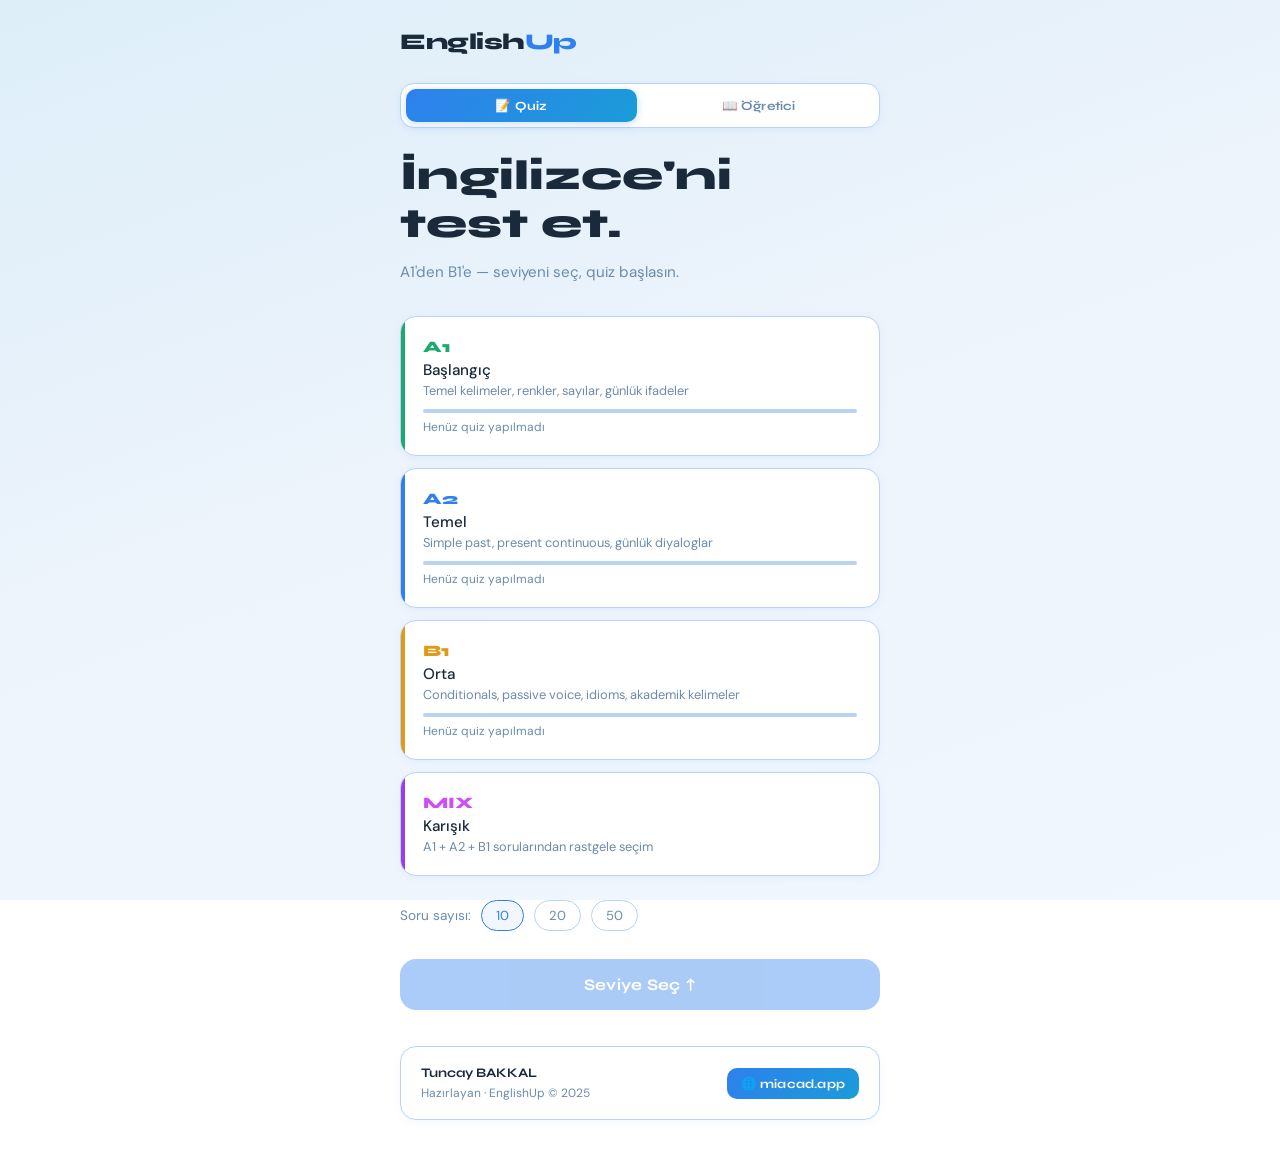
==== commit 074ef806: "Update index.html" ====
--- a/index.html
+++ b/index.html
@@ -452,6 +452,162 @@
     letter-spacing: 0.2px;
   }
   .footer-link:hover { opacity: 0.88; transform: translateY(-1px); }
+
+  /* NAV BAR */
+  .nav-bar {
+    width: 100%;
+    max-width: 480px;
+    display: flex;
+    gap: 6px;
+    margin-bottom: 24px;
+    background: var(--surface);
+    border: 1px solid var(--border);
+    border-radius: 14px;
+    padding: 5px;
+    box-shadow: 0 2px 8px rgba(47,128,237,0.07);
+  }
+  .nav-btn {
+    flex: 1;
+    padding: 9px 6px;
+    border: none;
+    border-radius: 10px;
+    background: transparent;
+    color: var(--muted);
+    font-family: 'Syne', sans-serif;
+    font-weight: 700;
+    font-size: 0.78rem;
+    cursor: pointer;
+    transition: all 0.18s;
+    letter-spacing: 0.2px;
+  }
+  .nav-btn.active {
+    background: linear-gradient(135deg, #2f80ed, #1a9cd8);
+    color: #fff;
+    box-shadow: 0 2px 8px rgba(47,128,237,0.25);
+  }
+  .nav-btn:hover:not(.active) { color: var(--accent); background: var(--surface2); }
+
+  /* ÖĞRETICI */
+  .lesson-topic-list { display: flex; flex-direction: column; gap: 10px; }
+  .topic-card {
+    background: var(--surface);
+    border: 1.5px solid var(--border);
+    border-radius: var(--radius);
+    padding: 16px 18px;
+    cursor: pointer;
+    transition: all 0.18s;
+    box-shadow: 0 2px 8px rgba(47,128,237,0.06);
+    display: flex;
+    align-items: center;
+    justify-content: space-between;
+  }
+  .topic-card:hover { border-color: var(--accent); transform: translateX(4px); }
+  .topic-card-left { display: flex; align-items: center; gap: 12px; }
+  .topic-icon {
+    width: 40px; height: 40px;
+    border-radius: 10px;
+    background: linear-gradient(135deg, #ddeef9, #b8d4f0);
+    display: flex; align-items: center; justify-content: center;
+    font-size: 1.2rem;
+    flex-shrink: 0;
+  }
+  .topic-title { font-family: 'Syne', sans-serif; font-weight: 700; font-size: 0.92rem; }
+  .topic-sub { font-size: 0.76rem; color: var(--muted); margin-top: 2px; }
+  .topic-arrow { color: var(--muted); font-size: 1rem; }
+
+  /* LESSON DETAIL */
+  .lesson-back-btn {
+    display: flex;
+    align-items: center;
+    gap: 8px;
+    background: none;
+    border: none;
+    color: var(--accent);
+    font-family: 'Syne', sans-serif;
+    font-weight: 700;
+    font-size: 0.85rem;
+    cursor: pointer;
+    padding: 0;
+    margin-bottom: 18px;
+  }
+  .lesson-title-card {
+    background: linear-gradient(135deg, #2f80ed, #1a9cd8);
+    border-radius: var(--radius);
+    padding: 22px 20px;
+    margin-bottom: 16px;
+    color: #fff;
+  }
+  .lesson-title-card h2 {
+    font-family: 'Syne', sans-serif;
+    font-weight: 800;
+    font-size: 1.2rem;
+    margin-bottom: 6px;
+  }
+  .lesson-title-card p { font-size: 0.85rem; opacity: 0.85; line-height: 1.5; }
+
+  .rule-box {
+    background: var(--surface);
+    border: 1.5px solid var(--border);
+    border-radius: var(--radius);
+    padding: 18px 20px;
+    margin-bottom: 14px;
+    box-shadow: 0 2px 8px rgba(47,128,237,0.06);
+  }
+  .rule-box h3 {
+    font-family: 'Syne', sans-serif;
+    font-weight: 700;
+    font-size: 0.9rem;
+    color: var(--accent);
+    margin-bottom: 8px;
+    display: flex;
+    align-items: center;
+    gap: 6px;
+  }
+  .rule-text {
+    font-size: 0.85rem;
+    color: var(--text);
+    line-height: 1.7;
+    margin-bottom: 12px;
+  }
+  .formula-pill {
+    display: inline-block;
+    background: var(--surface2);
+    border: 1px solid var(--border);
+    border-radius: 8px;
+    padding: 6px 12px;
+    font-family: monospace;
+    font-size: 0.82rem;
+    color: var(--accent);
+    margin-bottom: 14px;
+  }
+  .examples-title {
+    font-family: 'Syne', sans-serif;
+    font-size: 0.72rem;
+    font-weight: 700;
+    text-transform: uppercase;
+    letter-spacing: 1px;
+    color: var(--muted);
+    margin-bottom: 8px;
+  }
+  .example-item {
+    display: flex;
+    gap: 10px;
+    padding: 8px 0;
+    border-bottom: 1px solid var(--border);
+    font-size: 0.85rem;
+    line-height: 1.5;
+  }
+  .example-item:last-child { border-bottom: none; }
+  .ex-num {
+    font-family: 'Syne', sans-serif;
+    font-weight: 700;
+    color: var(--accent);
+    font-size: 0.75rem;
+    min-width: 20px;
+    padding-top: 1px;
+  }
+  .ex-en { color: var(--text); }
+  .ex-tr { color: var(--muted); font-size: 0.8rem; font-style: italic; }
 </style>
 </head>
 <body>
@@ -459,6 +615,11 @@
 <div class="header">
   <div class="logo">English<span>Up</span></div>
   <div class="stats-pill" id="headerStats"></div>
+</div>
+
+<div class="nav-bar">
+  <button class="nav-btn active" id="navQuiz" onclick="switchTab('home')">📝 Quiz</button>
+  <button class="nav-btn" id="navLearn" onclick="switchTab('learn')">📖 Öğretici</button>
 </div>
 
 <!-- HOME SCREEN -->
@@ -572,6 +733,19 @@
     <div class="result-msg" id="resultMsg"></div>
     <button class="btn-primary" onclick="retryQuiz()">Tekrar Dene</button>
     <button class="btn-secondary" onclick="goHome()">Ana Sayfa</button>
+  </div>
+</div>
+
+<!-- LEARN SCREEN -->
+<div class="screen" id="learnScreen">
+  <div id="topicListView">
+    <div class="hero-title" style="font-size:1.6rem;margin-bottom:6px">A2 Öğretici</div>
+    <p class="hero-sub" style="margin-bottom:20px">Bir konu seç, kuralları ve örnekleri incele.</p>
+    <div class="lesson-topic-list" id="topicList"></div>
+  </div>
+  <div id="topicDetailView" style="display:none">
+    <button class="lesson-back-btn" onclick="showTopicList()">← Konulara Dön</button>
+    <div id="lessonContent"></div>
   </div>
 </div>
 
@@ -965,6 +1139,444 @@
 
 // init
 refreshHome();
+
+// =================== TAB SWITCHING ===================
+function switchTab(tab) {
+  if (tab === 'home') {
+    showScreen('homeScreen');
+    document.getElementById('navQuiz').classList.add('active');
+    document.getElementById('navLearn').classList.remove('active');
+    refreshHome();
+  } else {
+    showScreen('learnScreen');
+    document.getElementById('navLearn').classList.add('active');
+    document.getElementById('navQuiz').classList.remove('active');
+    renderTopicList();
+  }
+}
+
+// =================== LESSON DATA ===================
+const LESSONS = [
+  {
+    id: 1, icon: '⏰', title: 'Simple Past Tense',
+    sub: 'Geçmişte tamamlanan eylemler',
+    desc: 'Simple Past Tense, geçmişte belirli bir zamanda başlayıp biten eylemleri anlatmak için kullanılır.',
+    formula: 'Subject + V2 (past form) | Negative: did not + V1 | Question: Did + Subject + V1?',
+    rules: [
+      'Düzenli fiiller: fiil + -ed (work → worked, play → played)',
+      'Düzensiz fiiller ezberlenmeli: go → went, see → saw, buy → bought',
+      'Olumsuz: did not (didn\'t) + fiilin yalın hali',
+      'Soru: Did + özne + fiilin yalın hali?',
+      'Zaman ifadeleri: yesterday, last week, in 2020, ago'
+    ],
+    examples: [
+      {en:'I went to school yesterday.', tr:'Dün okula gittim.'},
+      {en:'She watched a movie last night.', tr:'Dün gece film izledi.'},
+      {en:'They played football on Sunday.', tr:'Pazar günü futbol oynadılar.'},
+      {en:'He didn\'t come to the party.', tr:'Partiye gelmedi.'},
+      {en:'Did you see that film?', tr:'O filmi gördün mü?'},
+      {en:'We visited Istanbul two years ago.', tr:'İki yıl önce İstanbul\'u ziyaret ettik.'},
+      {en:'My mother cooked a delicious meal.', tr:'Annem lezzetli bir yemek pişirdi.'},
+      {en:'I didn\'t sleep well last night.', tr:'Dün gece iyi uyumadım.'},
+      {en:'Did she call you this morning?', tr:'Bu sabah seni aradı mı?'},
+      {en:'He bought a new car last month.', tr:'Geçen ay yeni bir araba aldı.'},
+      {en:'We didn\'t go to the beach.', tr:'Sahile gitmedik.'},
+      {en:'The meeting started at 9 o\'clock.', tr:'Toplantı saat 9\'da başladı.'},
+      {en:'I studied English for two hours.', tr:'İki saat İngilizce çalıştım.'},
+      {en:'Did they finish the project?', tr:'Projeyi bitirdiler mi?'},
+      {en:'She sent me a message yesterday.', tr:'Dün bana mesaj gönderdi.'},
+      {en:'We ate pizza for dinner.', tr:'Akşam yemeğinde pizza yedik.'},
+      {en:'He didn\'t understand the question.', tr:'Soruyu anlamadı.'},
+      {en:'I woke up early this morning.', tr:'Bu sabah erken uyandım.'},
+      {en:'They travelled to Paris last summer.', tr:'Geçen yaz Paris\'e gezdiler.'},
+      {en:'She won the competition in 2023.', tr:'2023\'te yarışmayı kazandı.'},
+    ]
+  },
+  {
+    id: 2, icon: '🔄', title: 'Past Continuous Tense',
+    sub: 'Geçmişte devam eden eylemler',
+    desc: 'Geçmişte belirli bir anda devam etmekte olan eylemleri anlatır. Genellikle Simple Past ile birlikte kullanılır.',
+    formula: 'Subject + was/were + V-ing | Negative: was/were + not + V-ing',
+    rules: [
+      'I/He/She/It → was + V-ing',
+      'We/You/They → were + V-ing',
+      '"When" ile gelen past simple, devam eden eylemi keser',
+      '"While" ile iki paralel eylem anlatılır',
+      'Belirli bir geçmiş anda neler olduğunu anlatmak için kullanılır'
+    ],
+    examples: [
+      {en:'I was reading a book when she called.', tr:'O aradığında kitap okuyordum.'},
+      {en:'They were playing games all evening.', tr:'Bütün akşam oyun oynuyorlardı.'},
+      {en:'She was cooking dinner at 7pm.', tr:'Saat 7\'de akşam yemeği pişiriyordu.'},
+      {en:'While I was studying, he was watching TV.', tr:'Ben çalışırken o TV izliyordu.'},
+      {en:'It was raining when we left.', tr:'Ayrıldığımızda yağmur yağıyordu.'},
+      {en:'He wasn\'t listening to the teacher.', tr:'Öğretmeni dinlemiyordu.'},
+      {en:'Were you sleeping at midnight?', tr:'Gece yarısı uyuyor muydun?'},
+      {en:'We were having lunch when the alarm rang.', tr:'Alarm çaldığında öğle yemeği yiyorduk.'},
+      {en:'She was smiling throughout the meeting.', tr:'Toplantı boyunca gülümsüyordu.'},
+      {en:'I was walking to work this morning.', tr:'Bu sabah işe yürüyordum.'},
+      {en:'They weren\'t paying attention.', tr:'Dikkat etmiyorlardı.'},
+      {en:'What were you doing at 8pm?', tr:'Saat 8\'de ne yapıyordun?'},
+      {en:'He was working on his laptop all day.', tr:'Bütün gün dizüstü bilgisayarında çalışıyordu.'},
+      {en:'The children were playing in the garden.', tr:'Çocuklar bahçede oynuyordu.'},
+      {en:'I was thinking about you.', tr:'Seni düşünüyordum.'},
+      {en:'She was wearing a red dress.', tr:'Kırmızı bir elbise giyiyordu.'},
+      {en:'We were not expecting this news.', tr:'Bu haberi beklemiyorduk.'},
+      {en:'The sun was shining all afternoon.', tr:'Öğleden sonra güneş parlıyordu.'},
+      {en:'He was trying to fix the car.', tr:'Arabayı tamir etmeye çalışıyordu.'},
+      {en:'While she was singing, I was dancing.', tr:'O şarkı söylerken ben dans ediyordum.'},
+    ]
+  },
+  {
+    id: 3, icon: '✅', title: 'Present Perfect Tense',
+    sub: 'Geçmişin bugünle bağlantısı',
+    desc: 'Geçmişte olmuş ama bugünü etkileyen olayları ya da deneyimleri anlatmak için kullanılır.',
+    formula: 'Subject + have/has + V3 (past participle) | Negative: have/has + not + V3',
+    rules: [
+      'I/You/We/They → have + V3',
+      'He/She/It → has + V3',
+      'for (süre için): I have lived here for 5 years.',
+      'since (başlangıç noktası için): She has worked here since 2020.',
+      'ever, never, already, yet, just gibi zarflarla kullanılır',
+      'Geçmiş deneyimleri anlatmak için: Have you ever been to London?'
+    ],
+    examples: [
+      {en:'I have visited Paris twice.', tr:'Paris\'i iki kez ziyaret ettim.'},
+      {en:'She has just finished her homework.', tr:'Ödevini yeni bitirdi.'},
+      {en:'Have you ever eaten sushi?', tr:'Hiç suşi yedin mi?'},
+      {en:'He hasn\'t called me yet.', tr:'Henüz beni aramadı.'},
+      {en:'We have lived here for ten years.', tr:'On yıldır burada yaşıyoruz.'},
+      {en:'They have already left.', tr:'Onlar çoktan ayrıldı.'},
+      {en:'I have never seen that movie.', tr:'O filmi hiç görmedim.'},
+      {en:'She has worked here since 2019.', tr:'2019\'dan beri burada çalışıyor.'},
+      {en:'Have you finished your coffee?', tr:'Kahveni bitirdin mi?'},
+      {en:'He has broken his leg.', tr:'Bacağını kırdı.'},
+      {en:'I have lost my keys.', tr:'Anahtarlarımı kaybettim.'},
+      {en:'We haven\'t decided yet.', tr:'Henüz karar vermedik.'},
+      {en:'Has she ever been to Japan?', tr:'Hiç Japonya\'ya gitti mi?'},
+      {en:'They have known each other for years.', tr:'Yıllardır birbirlerini tanıyorlar.'},
+      {en:'I\'ve just had lunch.', tr:'Yeni öğle yemeği yedim.'},
+      {en:'She has read that book three times.', tr:'O kitabı üç kez okudu.'},
+      {en:'We have saved enough money.', tr:'Yeterince para biriktirdik.'},
+      {en:'He hasn\'t replied to my email.', tr:'E-postama yanıt vermedi.'},
+      {en:'Have they arrived?', tr:'Geldiler mi?'},
+      {en:'I have already seen this episode.', tr:'Bu bölümü zaten izledim.'},
+    ]
+  },
+  {
+    id: 4, icon: '📊', title: 'Comparatives & Superlatives',
+    sub: 'Karşılaştırma ve üstünlük dereceleri',
+    desc: 'Sıfatları karşılaştırmak (comparative) veya en üstün derecesini belirtmek (superlative) için kullanılır.',
+    formula: 'Short adj: -er / the -est | Long adj: more / the most | Irregular: good→better→best',
+    rules: [
+      'Kısa sıfatlar (1-2 hece): -er ekle (tall→taller, big→bigger)',
+      'Uzun sıfatlar (2+ hece): more kullan (more beautiful)',
+      'Superlative: the + sıfat-est / the most + sıfat',
+      'Düzensiz: good→better→best, bad→worse→worst, far→further→furthest',
+      'than ile karşılaştırma yapılır: She is taller than me.',
+      'Superlative genellikle in/of ile kullanılır: the best in the class'
+    ],
+    examples: [
+      {en:'She is taller than her sister.', tr:'Kız kardeşinden daha uzun.'},
+      {en:'This is the most beautiful city I\'ve seen.', tr:'Gördüğüm en güzel şehir bu.'},
+      {en:'He is more intelligent than his brother.', tr:'Kardeşinden daha zeki.'},
+      {en:'Today is hotter than yesterday.', tr:'Bugün dünden daha sıcak.'},
+      {en:'This is the cheapest hotel in town.', tr:'Şehirdeki en ucuz otel bu.'},
+      {en:'My bag is heavier than yours.', tr:'Çantam seninkinden daha ağır.'},
+      {en:'She speaks English better than me.', tr:'İngilizceyi benden daha iyi konuşuyor.'},
+      {en:'This is the worst film I\'ve ever seen.', tr:'Gördüğüm en kötü film bu.'},
+      {en:'He is the youngest student in the class.', tr:'Sınıftaki en genç öğrenci o.'},
+      {en:'The new phone is more expensive than the old one.', tr:'Yeni telefon eskisinden daha pahalı.'},
+      {en:'Summer is hotter than winter.', tr:'Yaz, kıştan daha sıcaktır.'},
+      {en:'This exercise is easier than the last one.', tr:'Bu egzersiz bir öncekinden daha kolay.'},
+      {en:'She is the most hardworking person in the office.', tr:'Ofisteki en çalışkan kişi o.'},
+      {en:'It\'s colder in the north than in the south.', tr:'Kuzeyde güneyden daha soğuktur.'},
+      {en:'The second test was more difficult than the first.', tr:'İkinci sınav birincisinden daha zordu.'},
+      {en:'He drives faster than his father.', tr:'Babasından daha hızlı araba kullanıyor.'},
+      {en:'This is the longest bridge in the country.', tr:'Bu ülkedeki en uzun köprü.'},
+      {en:'My coffee is stronger than yours.', tr:'Kahvem seninkinden daha güçlü.'},
+      {en:'She is more careful than her colleague.', tr:'İş arkadaşından daha dikkatli.'},
+      {en:'This is the best pizza I\'ve ever had.', tr:'Yediğim en iyi pizza bu.'},
+    ]
+  },
+  {
+    id: 5, icon: '🔮', title: 'Future: will & going to',
+    sub: 'Gelecek zamanı ifade etme',
+    desc: '"Will" anlık kararlar ve tahminler için, "going to" ise planlanmış kararlar ve görünen kanıtlara dayalı tahminler için kullanılır.',
+    formula: 'will + V1 (base) | am/is/are + going to + V1',
+    rules: [
+      'Will: anlık karar, teklif, söz, tahmin',
+      'Going to: önceden planlanmış eylemler',
+      'Going to: kanıta dayalı tahmin (Look at those clouds – it\'s going to rain!)',
+      'Will: I think, I believe, probably gibi ifadelerle sık kullanılır',
+      'Olumsuz: won\'t (will not) / isn\'t going to',
+    ],
+    examples: [
+      {en:'I will help you with your homework.', tr:'Ödevinle sana yardım edeceğim.'},
+      {en:'She is going to visit her parents next week.', tr:'Gelecek hafta ailesini ziyaret edecek.'},
+      {en:'I think it will rain tomorrow.', tr:'Yarın yağmur yağacağını düşünüyorum.'},
+      {en:'We are going to move to a new house.', tr:'Yeni bir eve taşınacağız.'},
+      {en:'He won\'t be at the meeting.', tr:'Toplantıda olmayacak.'},
+      {en:'Are you going to study tonight?', tr:'Bu gece çalışacak mısın?'},
+      {en:'I\'ll call you later.', tr:'Seni sonra arayacağım.'},
+      {en:'She\'s going to have a baby.', tr:'Bebek bekliyor.'},
+      {en:'Will you open the window, please?', tr:'Pencereyi açar mısın lütfen?'},
+      {en:'They are going to get married in June.', tr:'Haziran\'da evlenecekler.'},
+      {en:'I probably won\'t be home until 8.', tr:'8\'e kadar muhtemelen evde olmayacağım.'},
+      {en:'Look out! You\'re going to fall!', tr:'Dikkat! Düşeceksin!'},
+      {en:'We will do our best to help you.', tr:'Sana yardım etmek için elimizden geleni yapacağız.'},
+      {en:'I\'m not going to eat junk food anymore.', tr:'Artık abur cubur yemeyeceğim.'},
+      {en:'Will she pass the exam?', tr:'Sınavı geçecek mi?'},
+      {en:'They\'re going to redecorate the office.', tr:'Ofisi yeniden dekore edecekler.'},
+      {en:'I\'ll have the chicken, please.', tr:'Lütfen tavuk alacağım. (restoranda)'},
+      {en:'He is not going to apologize.', tr:'Özür dilemeyecek.'},
+      {en:'I think prices will increase next year.', tr:'Gelecek yıl fiyatların artacağını düşünüyorum.'},
+      {en:'She is going to start a new course.', tr:'Yeni bir kursa başlayacak.'},
+    ]
+  },
+  {
+    id: 6, icon: '🤝', title: 'Modal Verbs',
+    sub: 'can, could, must, should, may, might',
+    desc: 'Modal fiiller yetenek, zorunluluk, tavsiye, izin ve olasılık gibi anlamlar katar.',
+    formula: 'Subject + modal + V1 (yalın fiil)',
+    rules: [
+      'can: yetenek (I can swim.) / izin (Can I go out?)',
+      'could: geçmiş yetenek / kibarca istek / olasılık',
+      'must: güçlü zorunluluk (You must wear a seatbelt.)',
+      'mustn\'t: yasak (You mustn\'t smoke here.)',
+      'should: tavsiye (You should see a doctor.)',
+      'may/might: olasılık (It might rain today.)',
+      'Modal fiillerden sonra fiilin yalın hali kullanılır (to almaz)'
+    ],
+    examples: [
+      {en:'She can speak three languages.', tr:'Üç dil konuşabiliyor.'},
+      {en:'You should see a doctor.', tr:'Bir doktora gitmelisin.'},
+      {en:'I must finish this report today.', tr:'Bu raporu bugün bitirmeliyim.'},
+      {en:'Could you help me, please?', tr:'Bana yardım edebilir misin lütfen?'},
+      {en:'It might rain this afternoon.', tr:'Bu öğleden sonra yağmur yağabilir.'},
+      {en:'You mustn\'t use your phone in class.', tr:'Derste telefonunu kullanmamalısın.'},
+      {en:'May I sit here?', tr:'Buraya oturabilir miyim?'},
+      {en:'She couldn\'t come to the party.', tr:'Partiye gelemedi.'},
+      {en:'You should eat more vegetables.', tr:'Daha fazla sebze yemelisin.'},
+      {en:'He must be very tired.', tr:'Çok yorgun olmalı.'},
+      {en:'Can you swim?', tr:'Yüzebilir misin?'},
+      {en:'I might be late tomorrow.', tr:'Yarın geç kalabilirim.'},
+      {en:'We should leave early.', tr:'Erken ayrılmalıyız.'},
+      {en:'You can\'t park here.', tr:'Buraya park edemezsin.'},
+      {en:'Could I borrow your pen?', tr:'Kalemini ödünç alabilir miyim?'},
+      {en:'She may not be at home.', tr:'Evde olmayabilir.'},
+      {en:'Students must attend all classes.', tr:'Öğrenciler tüm derslere katılmalı.'},
+      {en:'You shouldn\'t eat so much sugar.', tr:'Bu kadar şeker yememelisin.'},
+      {en:'He can\'t be serious.', tr:'Ciddiye alınamaz. (şaşkınlık)'},
+      {en:'They might cancel the event.', tr:'Etkinliği iptal edebilirler.'},
+    ]
+  },
+  {
+    id: 7, icon: '🔁', title: 'Passive Voice',
+    sub: 'Edilgen çatı',
+    desc: 'Eylemi gerçekleştirenden çok eylemin kendisine veya nesneye odaklanmak için kullanılır.',
+    formula: 'Subject + am/is/are + V3 (past participle) | Past: was/were + V3',
+    rules: [
+      'Present passive: am/is/are + past participle',
+      'Past passive: was/were + past participle',
+      'Eylemi kimin yaptığı bilinmiyorsa veya önemli değilse kullanılır',
+      'Eylemi yapanı belirtmek için "by" kullanılır',
+      'Active: The chef cooked the meal. → Passive: The meal was cooked by the chef.'
+    ],
+    examples: [
+      {en:'The letter was written by him.', tr:'Mektup onun tarafından yazıldı.'},
+      {en:'English is spoken all over the world.', tr:'İngilizce tüm dünyada konuşuluyor.'},
+      {en:'The cake was eaten by the children.', tr:'Pasta çocuklar tarafından yendi.'},
+      {en:'This building was built in 1990.', tr:'Bu bina 1990\'da inşa edildi.'},
+      {en:'The windows are cleaned every week.', tr:'Pencereler her hafta temizlenir.'},
+      {en:'My wallet was stolen.', tr:'Cüzdanım çalındı.'},
+      {en:'The movie was directed by Nolan.', tr:'Film Nolan tarafından yönetildi.'},
+      {en:'Mistakes were made.', tr:'Hatalar yapıldı.'},
+      {en:'The exam results will be announced tomorrow.', tr:'Sınav sonuçları yarın açıklanacak.'},
+      {en:'These shoes are made in Italy.', tr:'Bu ayakkabılar İtalya\'da yapılmıştır.'},
+      {en:'The book was published last year.', tr:'Kitap geçen yıl yayımlandı.'},
+      {en:'Coffee is grown in Brazil.', tr:'Kahve Brezilya\'da yetiştirilir.'},
+      {en:'The package was delivered this morning.', tr:'Paket bu sabah teslim edildi.'},
+      {en:'The road is being repaired.', tr:'Yol tamir ediliyor.'},
+      {en:'The match was cancelled due to rain.', tr:'Maç yağmur nedeniyle iptal edildi.'},
+      {en:'French is taught at this school.', tr:'Bu okulda Fransızca öğretiliyor.'},
+      {en:'A new hospital was opened last month.', tr:'Geçen ay yeni bir hastane açıldı.'},
+      {en:'The report was sent to the manager.', tr:'Rapor müdüre gönderildi.'},
+      {en:'Lunch is served at 12 o\'clock.', tr:'Öğle yemeği saat 12\'de servis edilir.'},
+      {en:'The car was repaired by a mechanic.', tr:'Araba bir tamirci tarafından tamir edildi.'},
+    ]
+  },
+  {
+    id: 8, icon: '⚖️', title: 'Conditionals (Type 0 & 1)',
+    sub: 'Koşul cümleleri – gerçek durumlar',
+    desc: 'Type 0: her zaman doğru olan gerçekler için. Type 1: gerçekleşmesi mümkün koşullar için.',
+    formula: 'Type 0: If + present, present | Type 1: If + present simple, will + V1',
+    rules: [
+      'Type 0: genel gerçekler ve bilimsel yasalar için',
+      'Type 1: gerçekçi ve olası koşullar için',
+      'If yerine "when" de kullanılabilir (Type 0)',
+      'Type 1\'de unless (if not anlamında) kullanılabilir',
+      'Sonuç cümlesi başa da gelebilir: We\'ll be late if we don\'t hurry.'
+    ],
+    examples: [
+      {en:'If you heat water to 100°C, it boils.', tr:'Suyu 100 dereceye ısıtırsan, kaynar.'},
+      {en:'If it rains, we will stay home.', tr:'Yağmur yağarsa, evde kalacağız.'},
+      {en:'If you eat too much, you feel sick.', tr:'Çok yersen, hasta hissedersin.'},
+      {en:'I will call you if I need help.', tr:'Yardıma ihtiyacım olursa seni arayacağım.'},
+      {en:'If she studies hard, she will pass.', tr:'Sıkı çalışırsa geçecek.'},
+      {en:'Water freezes if the temperature drops below 0.', tr:'Sıcaklık 0\'ın altına düşerse su donar.'},
+      {en:'If you press this button, the door opens.', tr:'Bu düğmeye basarsan kapı açılır.'},
+      {en:'We\'ll miss the bus if we don\'t hurry.', tr:'Acele etmezsek otobüsü kaçıracağız.'},
+      {en:'If you don\'t water plants, they die.', tr:'Bitkileri sulamazsan, ölürler.'},
+      {en:'If he arrives early, we will start the meeting.', tr:'Erken gelirse, toplantıya başlayacağız.'},
+      {en:'I will be happy if you come.', tr:'Gelirsen mutlu olurum.'},
+      {en:'If you mix red and blue, you get purple.', tr:'Kırmızı ve mavi karıştırırsan, mor elde edersin.'},
+      {en:'Unless you hurry, you\'ll be late.', tr:'Acele etmezsen geç kalırsın.'},
+      {en:'If I have time, I will visit you.', tr:'Zamanım olursa seni ziyaret edeceğim.'},
+      {en:'Plants grow if they get enough sunlight.', tr:'Bitkiler yeterli güneş ışığı alırsa büyürler.'},
+      {en:'If you feel ill, you should rest.', tr:'Hasta hissedersen, dinlenmelisin.'},
+      {en:'She will be angry if you forget her birthday.', tr:'Doğum gününü unutursan kızacak.'},
+      {en:'If you don\'t eat breakfast, you feel tired.', tr:'Kahvaltı yapmazsan yorgun hissedersin.'},
+      {en:'We will go to the beach if the weather is nice.', tr:'Hava güzelse sahile gideceğiz.'},
+      {en:'If he doesn\'t apologize, I won\'t forgive him.', tr:'Özür dilemezse onu affetmeyeceğim.'},
+    ]
+  },
+  {
+    id: 9, icon: '🔗', title: 'Conjunctions & Connectors',
+    sub: 'Bağlaçlar ve bağlayıcı ifadeler',
+    desc: 'Cümleleri ve fikirleri birbirine bağlamak için kullanılan önemli bağlaçlar.',
+    formula: 'and, but, or, so, because, although, however, therefore, despite...',
+    rules: [
+      'and: ekleme (I like tea and coffee.)',
+      'but: karşıtlık (She is rich but unhappy.)',
+      'because: neden (I\'m tired because I worked all day.)',
+      'although/even though: zıtlık cümle içinde (Although it was cold, we went out.)',
+      'however/nevertheless: cümle başında zıtlık',
+      'therefore/so: sonuç (It was raining, so we stayed home.)',
+      'despite/in spite of: + isim/-ing (Despite the rain, we went out.)'
+    ],
+    examples: [
+      {en:'I was tired, but I finished the work.', tr:'Yorgundum ama işi bitirdim.'},
+      {en:'She didn\'t come because she was ill.', tr:'Hasta olduğu için gelmedi.'},
+      {en:'Although it was late, he kept working.', tr:'Geç olmasına rağmen çalışmaya devam etti.'},
+      {en:'It was raining, so we stayed inside.', tr:'Yağmur yağıyordu, bu yüzden içeride kaldık.'},
+      {en:'I like coffee and tea.', tr:'Kahve ve çayı severim.'},
+      {en:'He is smart; however, he is lazy.', tr:'Zeki; ancak, tembel.'},
+      {en:'She studied hard. Therefore, she passed.', tr:'Sıkı çalıştı. Bu nedenle geçti.'},
+      {en:'Despite the traffic, we arrived on time.', tr:'Trafiğe rağmen zamanında ulaştık.'},
+      {en:'Would you like tea or coffee?', tr:'Çay mı yoksa kahve mi istersiniz?'},
+      {en:'Even though he was busy, he helped us.', tr:'Meşgul olmasına rağmen bize yardım etti.'},
+      {en:'I couldn\'t sleep because of the noise.', tr:'Gürültü yüzünden uyuyamadım.'},
+      {en:'She was nervous; nevertheless, she did well.', tr:'Gerginiydi; buna rağmen iyi yaptı.'},
+      {en:'He works hard so that he can buy a house.', tr:'Ev alabilmek için sıkı çalışıyor.'},
+      {en:'In spite of the cold, they went swimming.', tr:'Soğuğa rağmen yüzmeye gittiler.'},
+      {en:'I will go whether you come or not.', tr:'Gelsen de gelmesen de gideceğim.'},
+      {en:'Both she and her sister are doctors.', tr:'Hem o hem de kız kardeşi doktor.'},
+      {en:'Either you study or you fail.', tr:'Ya çalışırsın ya da kalırsın.'},
+      {en:'Not only is he smart, but also kind.', tr:'Sadece zeki değil, aynı zamanda nazik.'},
+      {en:'She left early because she had an appointment.', tr:'Randevusu olduğu için erken ayrıldı.'},
+      {en:'I was hungry, so I made a sandwich.', tr:'Açtım, bu yüzden sandviç yaptım.'},
+    ]
+  },
+  {
+    id: 10, icon: '❓', title: 'Question Forms',
+    sub: 'Soru cümleleri oluşturma',
+    desc: 'Yes/No soruları, WH soruları ve dolaylı sorular dahil İngilizce soru kalıpları.',
+    formula: 'Aux + Subject + V1? | WH-word + Aux + Subject + V1?',
+    rules: [
+      'Yes/No soruları: yardımcı fiil cümle başına geçer',
+      'WH soruları: What, Where, When, Who, Why, How',
+      'Do/Does/Did: present ve past simple sorularında',
+      'Subject question: Who wrote this? (özne soruluyorsa yardımcı yok)',
+      'Dolaylı soru: Can you tell me where the station is? (düz cümle sırası)',
+      'Question tags: She is nice, isn\'t she?'
+    ],
+    examples: [
+      {en:'Do you speak English?', tr:'İngilizce konuşuyor musun?'},
+      {en:'Where did you go last night?', tr:'Dün gece nereye gittin?'},
+      {en:'What time does the train leave?', tr:'Tren saat kaçta kalkıyor?'},
+      {en:'Why are you crying?', tr:'Neden ağlıyorsun?'},
+      {en:'Who called you this morning?', tr:'Bu sabah seni kim aradı?'},
+      {en:'How long have you been waiting?', tr:'Ne zamandır bekliyorsun?'},
+      {en:'Have you ever been to Italy?', tr:'Hiç İtalya\'ya gittin mi?'},
+      {en:'Could you tell me where the bank is?', tr:'Bankanın nerede olduğunu söyleyebilir misiniz?'},
+      {en:'Whose bag is this?', tr:'Bu kimin çantası?'},
+      {en:'How many people were at the party?', tr:'Partide kaç kişi vardı?'},
+      {en:'She lives in London, doesn\'t she?', tr:'Londra\'da yaşıyor, değil mi?'},
+      {en:'Which colour do you prefer?', tr:'Hangi rengi tercih edersiniz?'},
+      {en:'How much does this coat cost?', tr:'Bu palto ne kadar?'},
+      {en:'Did they enjoy the concert?', tr:'Konseri beğendiler mi?'},
+      {en:'What are you thinking about?', tr:'Ne düşünüyorsun?'},
+      {en:'Can you tell me how to get there?', tr:'Oraya nasıl gidileceğini söyler misiniz?'},
+      {en:'Why didn\'t you come to class?', tr:'Neden derse gelmedin?'},
+      {en:'How often do you exercise?', tr:'Ne sıklıkla egzersiz yaparsın?'},
+      {en:'You\'re coming, aren\'t you?', tr:'Geliyorsun, değil mi?'},
+      {en:'What does this word mean?', tr:'Bu kelimenin anlamı nedir?'},
+    ]
+  }
+];
+
+// =================== LESSON RENDERING ===================
+function renderTopicList() {
+  document.getElementById('topicListView').style.display = 'block';
+  document.getElementById('topicDetailView').style.display = 'none';
+  const list = document.getElementById('topicList');
+  list.innerHTML = LESSONS.map(l => `
+    <div class="topic-card" onclick="openLesson(${l.id})">
+      <div class="topic-card-left">
+        <div class="topic-icon">${l.icon}</div>
+        <div>
+          <div class="topic-title">${l.title}</div>
+          <div class="topic-sub">${l.sub}</div>
+        </div>
+      </div>
+      <span class="topic-arrow">›</span>
+    </div>
+  `).join('');
+}
+
+function openLesson(id) {
+  const l = LESSONS.find(x => x.id === id);
+  if (!l) return;
+  document.getElementById('topicListView').style.display = 'none';
+  document.getElementById('topicDetailView').style.display = 'block';
+
+  const rulesHTML = l.rules.map(r => `<div style="display:flex;gap:8px;margin-bottom:6px"><span style="color:var(--accent);flex-shrink:0">•</span><span>${r}</span></div>`).join('');
+  const examplesHTML = l.examples.map((ex, i) => `
+    <div class="example-item">
+      <span class="ex-num">${i+1}</span>
+      <div>
+        <div class="ex-en">${ex.en}</div>
+        <div class="ex-tr">${ex.tr}</div>
+      </div>
+    </div>
+  `).join('');
+
+  document.getElementById('lessonContent').innerHTML = `
+    <div class="lesson-title-card">
+      <h2>${l.icon} ${l.title}</h2>
+      <p>${l.desc}</p>
+    </div>
+    <div class="rule-box">
+      <h3>📐 Formül</h3>
+      <div class="formula-pill">${l.formula}</div>
+      <div class="examples-title">Kurallar</div>
+      <div style="font-size:0.84rem;line-height:1.8">${rulesHTML}</div>
+    </div>
+    <div class="rule-box">
+      <h3>💬 Örnek Cümleler (${l.examples.length} adet)</h3>
+      ${examplesHTML}
+    </div>
+  `;
+  document.getElementById('learnScreen').scrollTop = 0;
+  window.scrollTo(0, 0);
+}
+
+function showTopicList() {
+  document.getElementById('topicListView').style.display = 'block';
+  document.getElementById('topicDetailView').style.display = 'none';
+  window.scrollTo(0, 0);
+}
 </script>
 </body>
 </html>
